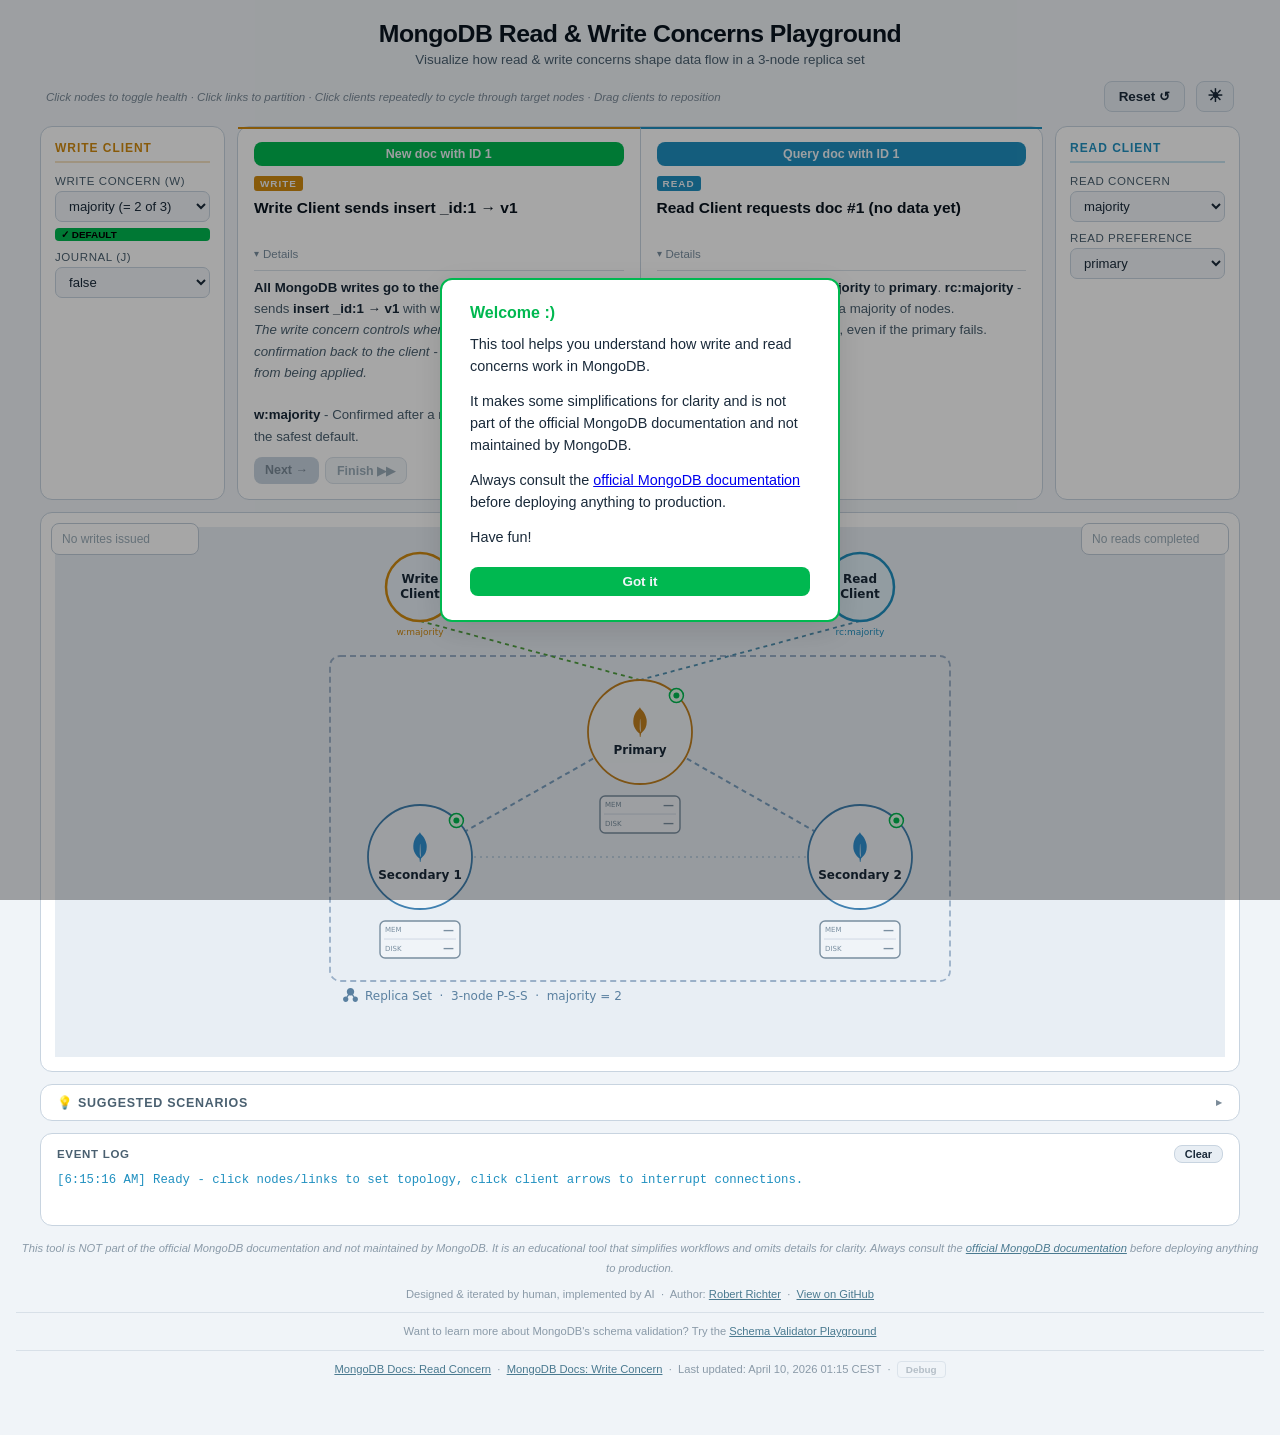
==== index.html @ c8b49f8d "Quality focused refactoring. See iterations 22 and 23" ====
<!DOCTYPE html>
<html lang="en">
<head>
  <meta charset="UTF-8" />
  <meta name="viewport" content="width=device-width, initial-scale=1.0" />
  <meta http-equiv="Cache-Control" content="no-cache, no-store, must-revalidate" />
  <meta http-equiv="Pragma" content="no-cache" />
  <meta http-equiv="Expires" content="0" />
  <title>MongoDB Read &amp; Write Concerns Playground</title>
  <link rel="stylesheet" href="css/style.css" />
  <script src="js/theme.js"></script>
</head>
<body>

<!-- Welcome popup (first visit only) -->
<div class="welcome-overlay" id="welcome-overlay">
  <div class="welcome-popup">
    <h2>Welcome :)</h2>
    <p>This tool helps you understand how write and read concerns work in MongoDB.</p>
    <p>It makes some simplifications for clarity and is not part of the official MongoDB documentation and not maintained by MongoDB.</p>
    <p>Always consult the <a href="https://www.mongodb.com/docs/manual/" target="_blank" rel="noopener">official MongoDB documentation</a> before deploying anything to production.</p>
    <p>Have fun!</p>
    <button id="btn-dismiss-welcome">Got it</button>
  </div>
</div>

<!-- Mobile hint popup -->
<div class="mobile-overlay" id="mobile-overlay">
  <div class="mobile-popup">
    <h2>Heads up</h2>
    <p>This tool is designed for tablets and desktops. On mobile devices, please use landscape mode for the best experience.</p>
    <button id="btn-dismiss-mobile">Got it</button>
  </div>
</div>

<header>
  <h1>MongoDB Read &amp; Write Concerns Playground </h1>
  <p class="subtitle">Visualize how read &amp; write concerns shape data flow in a 3-node replica set</p>
</header>

<!-- Topology hint + Reset -->
<div class="topo-bar" id="topo-bar">
  <span class="topo-hint" id="topo-hint">Click nodes to toggle health · Click links to partition · Click clients repeatedly to cycle through target nodes · Drag clients to reposition</span>
  <div style="display:flex;gap:5px">
    <button class="sec" id="btn-reset">Reset ↺</button>
    <button class="sec theme-toggle" id="btn-theme-toggle">☀</button>
  </div>
</div>

<!-- ═══ Top row: write config | step panels | read config ═══ -->
<div class="config-row">

  <!-- Left: Write concern config -->
  <div class="card config-panel write-config">
    <div class="config-header">Write Client</div>
    <div class="cg">
      <label for="sel-w">Write concern (w)</label>
      <select id="sel-w">
        <option value="0">0 - fire &amp; forget</option>
        <option value="1">1 - primary only</option>
        <option value="majority" selected>majority (= 2 of 3)</option>
        <option value="3">all (w:3)</option>
      </select>
      <span id="w-default-pill" class="config-badge config-badge-hidden"></span>
    </div>
    <div class="cg">
      <label for="sel-j">Journal (j)</label>
      <select id="sel-j">
        <option value="false" selected>false</option>
        <option value="true">true</option>
      </select>
    </div>
  </div>

  <!-- Center: Step panels -->
  <div class="card step-card" id="step-panels-card">
    <div class="step-panels">

      <div class="step-panel write-step-panel" id="write-step-panel">
        <div class="panel-start">
          <button id="btn-write-start">New doc with ID 1</button>
        </div>
        <div class="step-meta">
          <span class="step-label write-label">WRITE</span>
          <span class="step-badge" id="write-step-badge"></span>
          <div class="step-dots" id="write-progress-dots"></div>
        </div>
        <div class="phase-trail" id="write-phase-trail"></div>
        <div class="step-title" id="write-step-title"></div>
        <div class="step-explain" id="write-step-explain"><span class="step-panel-idle">Start a write to step through the replication flow.</span></div>
        <div class="step-actions">
          <button id="btn-write-next" disabled>Next →</button>
          <button class="sec" id="btn-write-finish" disabled>Finish ▶▶</button>
        </div>
      </div>

      <div class="step-panel read-step-panel" id="read-step-panel">
        <div class="panel-start">
          <button class="read-btn" id="btn-read-start">Query doc with ID 1</button>
          <div class="snapshot-actions" id="session-actions">
            <button class="read-btn" id="btn-read-session-start">Start session &amp; read</button>
            <button class="read-btn" id="btn-read-session-again">Read again</button>
            <button class="sec" id="btn-read-session-end">End session</button>
          </div>
        </div>
        <div class="step-meta">
          <span class="step-label read-label">READ</span>
          <span class="step-badge" id="read-step-badge"></span>
          <div class="step-dots" id="read-progress-dots"></div>
        </div>
        <div class="read-step-heading">
          <div class="step-title" id="read-step-title"></div>
          <span class="read-session-badge" id="read-session-badge" hidden></span>
        </div>
        <div class="step-explain" id="read-step-explain"><span class="step-panel-idle">Probe the replica set to observe read concern behaviour.</span></div>
        <div class="step-actions">
          <button class="read-btn" id="btn-read-next" disabled>Next →</button>
          <button class="sec" id="btn-read-finish" disabled>Finish ▶▶</button>
        </div>
      </div>

    </div>
  </div>

  <!-- Right: Read concern config -->
  <div class="card config-panel read-config">
    <div class="config-header">Read Client</div>
    <div class="cg">
      <label for="sel-rc">Read concern</label>
      <select id="sel-rc">
        <option value="local">local</option>
        <option value="available">available</option>
        <option value="majority" selected>majority</option>
        <option value="snapshot">snapshot</option>
        <option value="linearizable">linearizable</option>
      </select>
    </div>
    <div class="cg">
      <label for="sel-readpref">Read preference</label>
      <select id="sel-readpref">
        <option value="primary" selected>primary</option>
        <option value="primaryPreferred">primaryPreferred</option>
        <option value="secondary">secondary</option>
        <option value="secondaryPreferred">secondaryPreferred</option>
      </select>
    </div>
  </div>

</div><!-- /config-row -->

<!-- ═══ Full-width canvas — consistency status floats over it ═══ -->
<div class="card stage">
  <div class="consistency-overlay write-overlay" id="write-status">
    <div class="cb-dim">No writes issued</div>
  </div>
  <div class="consistency-overlay read-overlay" id="read-status">
    <div class="cb-dim">No reads completed</div>
  </div>
  <!-- Canvas-contextual election trigger — positioned via JS below the dead primary -->
  <button id="btn-canvas-election" class="canvas-election-btn">
    ⚡ Trigger Election
    <span class="raft-hint">ⓘ Raft consensus - hover for details</span>
  </button>
  <button id="btn-canvas-reset-ui" class="canvas-reset-ui-btn" title="Reset client positions">↺</button>
  <canvas id="canvas"
    role="img"
    aria-label="MongoDB 3-node replica set topology showing write client, read client, primary, and two secondaries with replication links">
  </canvas>
</div>

<div class="card scenarios-panel">
  <details id="scenarios-details">
    <summary class="scenarios-summary">💡 Suggested scenarios</summary>
    <div class="scenarios-list" id="scenarios-list"></div>
  </details>
</div>

<div class="card log-card log-panel">
  <div class="log-header">
    <h2>Event log</h2>
    <button class="sec log-clear-btn" id="btn-clear-log">Clear</button>
  </div>
  <div id="event-log"></div>
</div>

<footer>
  <div style="margin-bottom:6px;font-style:italic">
    This tool is NOT part of the official MongoDB documentation and not maintained by MongoDB.
    It is an educational tool that simplifies workflows and omits details for clarity. Always consult the
    <a href="https://www.mongodb.com/docs/manual/" target="_blank" rel="noopener">official MongoDB documentation</a>
    before deploying anything to production.
  </div>
  <div>
    Designed &amp; iterated by human, implemented by AI &nbsp;·&nbsp;
    Author: <a href="https://www.linkedin.com/in/robert-richter-27b46812b/" target="_blank" rel="noopener">Robert Richter</a>
    &nbsp;·&nbsp; <a href="https://github.com/robertrichtermongodb/mongodbtuneableconsistencyplayground" target="_blank" rel="noopener">View on GitHub</a>
  </div>
  <div style="margin-top:8px;padding-top:8px;border-top:1px solid var(--footerBorder)">
    Want to learn more about MongoDB's schema validation? Try the <a href="https://robertrichtermongodb.github.io/mongodbschemavalidationvisualizer/" target="_blank" rel="noopener">Schema Validator Playground</a>
  </div>
  <div style="margin-top:8px;padding-top:8px;border-top:1px solid var(--footerBorder)">
    <a href="https://www.mongodb.com/docs/manual/reference/read-concern/" target="_blank" rel="noopener">MongoDB Docs: Read Concern</a>
    &nbsp;·&nbsp;
    <a href="https://www.mongodb.com/docs/manual/reference/write-concern/" target="_blank" rel="noopener">MongoDB Docs: Write Concern</a>
    &nbsp;·&nbsp; Last updated: April 10, 2026 01:15 CEST
    &nbsp;·&nbsp; <button id="btn-debug">Debug</button>
  </div>
</footer>

<script src="js/state.js"></script>
<script src="js/logger.js"></script>
<script src="js/icons.js"></script>
<script src="js/texts.js"></script>
<script src="js/animation.js"></script>
<script src="js/draw.js"></script>
<script src="js/engine.js"></script>
<script src="js/write-machine.js"></script>
<script src="js/read-steps.js"></script>
<script src="js/election-steps.js"></script>
<script src="js/tooltips.js"></script>
<script src="js/app.js"></script>
</body>
</html>
---- css/style.css ----
*, *::before, *::after { box-sizing: border-box; margin: 0; padding: 0; }
body {
  font-family: -apple-system, BlinkMacSystemFont, 'Segoe UI', Roboto, sans-serif;
  background: var(--pageBg); color: var(--text);
  min-height: 100vh; display: flex; flex-direction: column;
  align-items: center; padding: 20px 16px 56px; gap: 12px;
}
header { text-align: center; }
h1 { font-size: 1.55rem; font-weight: 800; color: var(--textBright); letter-spacing: -0.02em; }
.subtitle { margin-top: 4px; font-size: 0.84rem; color: var(--textSecondary); }

.card {
  background: var(--cardBg); border: 1px solid var(--border); border-radius: 12px;
}

/* ── Topology hint bar ── */
.topo-bar {
  width: 100%; max-width: 1200px;
  display: flex; align-items: center; justify-content: space-between;
  padding: 2px 6px;
}
.topo-hint { font-size: 0.72rem; color: var(--textMuted); font-style: italic; }

/* ── Form elements ── */
.cg { display: flex; flex-direction: column; gap: 4px; }
.cg label { font-size: 0.72rem; color: var(--textSecondary); text-transform: uppercase; letter-spacing: 0.05em; }

select, input[type=number] {
  background: var(--inputBg); border: 1px solid var(--border); color: var(--text);
  border-radius: 7px; padding: 6px 9px; font-size: 0.82rem; cursor: pointer;
}
select:focus, input[type=number]:focus { outline: 2px solid var(--green); border-color: transparent; }

.config-badge { display: inline-block; font-size: 0.62rem; font-weight: 700; padding: 1px 6px; border-radius: 4px; margin-top: 2px; transition: opacity 0.2s; }
.config-badge-hidden { opacity: 0; pointer-events: none; }
.config-badge-warn { background: var(--amber); color: #000; opacity: 1; }
.config-badge-ok   { background: var(--green); color: #000; opacity: 1; }

.btn-group { display: flex; gap: 5px; }
button {
  background: var(--green); color: var(--pageBg); border: none;
  border-radius: 8px; padding: 7px 14px; font-size: 0.84rem; font-weight: 700;
  cursor: pointer; white-space: nowrap;
}
button:hover { background: var(--greenHover); }
button:disabled { background: var(--border); color: var(--textMuted); cursor: not-allowed; }
button:disabled:hover { background: var(--border); color: var(--textMuted); }
button.sec { background: var(--btnSecBg); color: var(--text); border: 1px solid var(--border); }
button.sec:hover:not(:disabled) { background: var(--border); }
button.sec:disabled { background: var(--btnSecDisBg); color: var(--textDim); border-color: var(--btnSecDisBrd); }
button.sec.on { background: var(--btnSecOnBg); border-color: var(--green); color: var(--green); }
button.read-btn { background: var(--blue); color: var(--pageBg); }
button.read-btn:hover:not(:disabled) { background: var(--blueHover); }
button.read-btn:disabled { background: var(--border); color: var(--textMuted); }

/* ── Theme toggle ── */
.theme-toggle { font-size: 1.1rem; padding: 5px 10px; line-height: 1; margin-left: 6px; }

/* ── Config row: write config | step panels | read config ── */
.config-row {
  display: flex; gap: 12px;
  width: 100%; max-width: 1200px;
  align-items: stretch;
}
.config-panel {
  width: 185px; flex-shrink: 0;
  padding: 14px; display: flex; flex-direction: column; gap: 10px;
}
.config-panel select { width: 100%; }
.config-header {
  font-size: 0.75rem; font-weight: 800;
  text-transform: uppercase; letter-spacing: 0.08em;
  padding-bottom: 6px; margin-bottom: 2px;
}
.write-config .config-header { color: var(--amber); border-bottom: 2px solid var(--amberAlpha40); }
.read-config  .config-header { color: var(--blue);  border-bottom: 2px solid var(--blueAlpha40); }
.step-card { flex: 1; }

/* ── Stage (full-width canvas row) ── */
.stage { padding: 14px; position: relative; width: 100%; max-width: 1200px; }
#canvas { display: block; width: 100%; height: 530px; }

/* ── Consistency overlays (float over canvas near client icons) ── */
.consistency-overlay {
  position: absolute; top: 10px; width: 148px;
  background: var(--overlayBg); border: 1px solid var(--borderMuted);
  border-radius: 8px; padding: 8px 10px; z-index: 2; pointer-events: none;
}
.write-overlay { left: 10px; }
.read-overlay  { right: 10px; }
.cb-dim    { color: var(--textDim); font-size: 0.75rem; }
.cb-label  { font-size: 0.67rem; color: var(--textSecondary); font-weight: 700; text-transform: uppercase; letter-spacing: 0.04em; margin-bottom: 3px; }
.cb-status { font-size: 0.82rem; font-weight: 700; margin-bottom: 3px; }
.cb-ok     { color: var(--green); }
.cb-warn   { color: var(--amber); }
.cb-error  { color: var(--red); }
.cb-detail { font-size: 0.70rem; color: var(--textTertiary); line-height: 1.45; }
.cb-default-note { font-size: 0.68rem; color: var(--blue); line-height: 1.45; margin-top: 5px; padding-top: 5px; border-top: 1px dashed var(--border); }

/* ── Step panels ── */
.panel-start { margin-bottom: 10px; }
.panel-start button { width: 100%; padding: 5px 11px; font-size: 0.78rem; }
.snapshot-actions { display: none; gap: 6px; flex-wrap: wrap; }
.snapshot-actions button { flex: 1; min-width: 110px; }
.snapshot-actions #btn-read-session-start { min-width: 140px; }
.snapshot-actions #btn-read-session-again,
.snapshot-actions #btn-read-session-end { min-width: 105px; }
.step-card { display: block; }
.step-panels { display: flex; }
.step-panel { flex: 1; padding: 13px 16px 15px; }
.step-actions button { padding: 5px 11px; font-size: 0.78rem; }
.step-panel-idle { color: var(--textDim); font-size: 0.82rem; font-style: italic; }
.step-panel + .step-panel { border-left: 1px solid var(--border); }
.write-step-panel { border-top: 2px solid var(--amber); }
.read-step-panel  { border-top: 2px solid var(--blue); }

/* Write panel repurposed for election steps */
.write-step-panel.election-mode { border-top-color: var(--purple); }
.write-step-panel.election-mode .step-label { background: var(--purple) !important; }
.write-step-panel.election-mode .panel-start { display: none; }

.step-meta { display: flex; align-items: center; gap: 8px; margin-bottom: 7px; flex-wrap: wrap; }
.step-label { font-size: 0.62rem; font-weight: 800; letter-spacing: 0.1em; padding: 2px 6px; border-radius: 3px; flex-shrink: 0; }
.write-label { background: var(--amber); color: var(--pageBg); }
.read-label  { background: var(--blue); color: var(--pageBg); }
.step-badge { font-size: 0.7rem; font-weight: 700; text-transform: uppercase; letter-spacing: 0.07em; color: var(--textSecondary); }
.step-dots { display: flex; gap: 5px; }
.step-dot { width: 7px; height: 7px; border-radius: 50%; background: var(--border); transition: background .2s; }
.step-dot.done    { background: var(--green); }
.step-dot.current { background: var(--amber); }
.read-step-heading { display: flex; align-items: flex-start; gap: 10px; margin-bottom: 4px; flex-wrap: wrap; }
.read-step-heading .step-title { flex: 1; min-width: 12ch; margin-bottom: 0; }
.read-session-badge {
  flex-shrink: 0;
  font-size: 0.58rem;
  font-weight: 800;
  letter-spacing: 0.12em;
  color: var(--amber);
  background: var(--amberDarkBg);
  border: 1px solid var(--amber);
  border-radius: 4px;
  padding: 4px 7px;
  line-height: 1.15;
  white-space: nowrap;
  margin-top: 1px;
}
.step-title { font-size: 0.97rem; font-weight: 700; color: var(--textBright); margin-bottom: 4px; min-height: 2.6em; line-height: 1.3; }
.step-explain { font-size: 0.83rem; color: var(--textSecondary); line-height: 1.6; }
.step-explain strong { color: var(--text); }
.step-actions { display: flex; gap: 6px; margin-top: 10px; }

/* ── Phase trail (write progress breadcrumb) ── */
.phase-trail { display: flex; align-items: center; gap: 0; margin-bottom: 8px; flex-wrap: wrap; min-height: 22px; }
.phase-trail:empty { display: none; }
.phase-pill {
  display: inline-flex; align-items: center; gap: 4px;
  font-size: 0.68rem; font-weight: 600; letter-spacing: 0.02em;
  padding: 2px 8px; border-radius: 10px;
  white-space: nowrap; transition: all 0.25s ease;
}
.phase-pill.done    { color: var(--green); background: var(--greenPillBg); }
.phase-pill.active  { color: var(--amber); background: var(--amberPillBg); }
.phase-pill.pending { color: var(--textDim); background: transparent; }
.phase-pill.error   { color: var(--red); background: var(--redPillBg); }

.phase-pill .phase-icon { font-size: 0.6rem; line-height: 1; }
.phase-pill.active .phase-icon { animation: phase-pulse 1.4s ease-in-out infinite; }

.phase-sep { color: var(--phaseSep); font-size: 0.55rem; padding: 0 2px; user-select: none; }

@keyframes phase-pulse {
  0%, 100% { opacity: 1; }
  50% { opacity: 0.4; }
}

/* ── Collapsible step details ── */
.step-details { margin-top: 2px; }
.step-details-toggle {
  display: inline-flex; align-items: center; gap: 4px;
  font-size: 0.72rem; color: var(--textDimmer); cursor: pointer;
  list-style: none; user-select: none;
}
.step-details-toggle::-webkit-details-marker { display: none; }
.step-details-toggle::before { content: '▸ '; font-size: 0.65rem; }
details[open] .step-details-toggle::before { content: '▾ '; }
.step-explain-body { margin-top: 6px; padding-top: 6px; border-top: 1px solid var(--borderSubtle); min-height: 135px; }
.default-safety { display: block; margin-top: 6px; padding-top: 5px; border-top: 1px dashed var(--border); color: var(--blue); font-style: normal; font-size: 0.78em; }
.cap-label { display: inline-block; font-size: 0.82em; font-weight: 600; color: var(--green); cursor: help; border-bottom: 1px dashed var(--green); }
.cap-label-warn { color: var(--amber); border-bottom-color: var(--amber); }

/* ── Canvas election button (absolute overlay on canvas stage) ── */
.canvas-election-btn {
  position: absolute;
  display: none;
  background: var(--purpleDarkBg);
  border: 1.5px solid var(--purple);
  color: var(--purpleLt);
  border-radius: 8px;
  padding: 5px 14px 6px;
  font-size: 0.8rem;
  font-weight: 700;
  cursor: pointer;
  transform: translateX(-50%);
  z-index: 10;
  white-space: nowrap;
  line-height: 1.3;
}
.canvas-election-btn:hover { background: var(--purpleHoverBg); border-color: var(--purpleLt); color: var(--purpleLtHov); }
.canvas-election-btn .raft-hint {
  display: block;
  font-size: 0.6rem;
  font-weight: 400;
  color: var(--purpleHint);
  text-align: center;
  margin-top: 1px;
}
.canvas-election-btn.canvas-election-info,
.canvas-election-btn.canvas-election-info:hover {
  max-width: 160px;
  white-space: normal;
  text-align: center;
  opacity: 0.75;
  cursor: default;
  font-style: italic;
  pointer-events: none;
}
.canvas-reset-ui-btn {
  position: absolute; bottom: 8px; right: 8px; z-index: 10;
  display: none; width: 28px; height: 28px;
  background: var(--cardBg, #1a1a2e); border: 1px solid var(--borderMuted, #333);
  border-radius: 6px; color: var(--textSecondary, #888);
  font-size: 16px; line-height: 1; cursor: pointer; padding: 0;
}
.canvas-reset-ui-btn:hover { color: var(--text, #eee); border-color: var(--blue, #5af); }

/* ── Log ── */
.log-card { width: 100%; max-width: 1200px; }
.log-panel { padding: 11px 16px; }
.log-header { display: flex; align-items: center; justify-content: space-between; margin-bottom: 7px; }
.log-header h2 { font-size: 0.72rem; text-transform: uppercase; letter-spacing: .06em; color: var(--textSecondary); }
.log-clear-btn { padding: 2px 10px; font-size: 0.68rem; }
#event-log { font-family: 'SF Mono','Fira Code',monospace; font-size: 0.77rem; line-height: 1.65; color: var(--textSecondary); min-height: 44px; max-height: 120px; overflow-y: auto; }
#event-log .ok   { color: var(--green); }
#event-log .warn { color: var(--amber); }
#event-log .err  { color: var(--red); }
#event-log .info { color: var(--blue); }
#event-log .log-step { line-height: 1.4; }
#event-log .log-details summary { cursor: pointer; list-style: none; }
#event-log .log-details summary::-webkit-details-marker { display: none; }
#event-log .log-details summary::marker { display: none; content: ''; }
#event-log .log-details[open] summary { margin-bottom: 3px; }
#event-log .log-explain { font-family: -apple-system, BlinkMacSystemFont, 'Segoe UI', Roboto, sans-serif; font-size: 0.72rem; line-height: 1.5; color: var(--textSecondary); padding: 4px 0 6px 16px; border-left: 2px solid var(--border); margin-left: 2px; opacity: 0.85; }

/* ── W.I.P. header badge ── */
.wip-badge {
  font-size: 0.55rem; font-weight: 800; letter-spacing: 0.08em;
  color: var(--amber); border: 1.5px solid var(--amber);
  border-radius: 5px; padding: 2px 7px; vertical-align: middle;
  margin-left: 6px;
}

/* ── Welcome popup (first visit) ── */
.welcome-overlay {
  position: fixed; inset: 0; background: var(--popupScrim);
  display: flex; align-items: center; justify-content: center;
  z-index: 10001; opacity: 0; visibility: hidden; transition: opacity .2s, visibility .2s;
}
.welcome-overlay.visible { opacity: 1; visibility: visible; }
.welcome-popup {
  background: var(--popupBg); border: 2px solid var(--green);
  border-radius: 12px; padding: 24px 28px; max-width: 400px;
  box-shadow: var(--popupShadow);
}
.welcome-popup h2 { color: var(--green); font-size: 1rem; margin-bottom: 12px; }
.welcome-popup p { color: var(--text); font-size: 0.9rem; line-height: 1.5; margin-bottom: 14px; }
.welcome-popup p:last-of-type { margin-bottom: 18px; }
.welcome-popup button { width: 100%; }

/* ── Mobile hint popup ── */
.mobile-overlay {
  position: fixed; inset: 0; background: var(--popupScrim);
  display: flex; align-items: center; justify-content: center;
  z-index: 10000; opacity: 0; visibility: hidden; transition: opacity .2s, visibility .2s;
}
.mobile-overlay.visible { opacity: 1; visibility: visible; }
.mobile-popup {
  background: var(--popupBg); border: 2px solid var(--amber);
  border-radius: 12px; padding: 24px 28px; max-width: 360px;
  box-shadow: var(--popupShadow);
}
.mobile-popup h2 { color: var(--amber); font-size: 1rem; margin-bottom: 12px; }
.mobile-popup p { color: var(--text); font-size: 0.9rem; line-height: 1.5; margin-bottom: 18px; }
.mobile-popup button { width: 100%; }



/* ── Custom tooltip ── */
.tip {
  position: fixed;
  z-index: 10000;
  max-width: 340px;
  padding: 10px 14px;
  border-radius: 8px;
  background: var(--cardBg);
  border: 1px solid var(--border);
  box-shadow: 0 6px 24px rgba(0,0,0,0.35);
  pointer-events: none;
  opacity: 0;
  visibility: hidden;
  transition: opacity 0.15s ease, visibility 0.15s ease;
  font-size: 0.78rem;
  line-height: 1.55;
  color: var(--textSecondary);
}
.tip.visible { opacity: 1; visibility: visible; }
.tip-title {
  font-weight: 700;
  color: var(--textBright);
  font-size: 0.8rem;
  margin-bottom: 4px;
}
.tip-body { color: var(--textSecondary); }
.tip-arrow {
  position: absolute;
  width: 10px; height: 10px;
  background: var(--cardBg);
  border-right: 1px solid var(--border);
  border-bottom: 1px solid var(--border);
  transform: rotate(45deg);
  bottom: -6px;
  left: 50%;
  margin-left: -5px;
}
.tip.below .tip-arrow {
  top: -6px; bottom: auto;
  border-right: none; border-bottom: none;
  border-left: 1px solid var(--border);
  border-top: 1px solid var(--border);
}

/* ── Scenarios panel ─────────────────────────────────── */
.scenarios-panel { width: 100%; max-width: 1200px; }
.scenarios-summary {
  display: flex; align-items: center; gap: 8px;
  padding: 10px 16px; cursor: pointer;
  font-size: 0.78rem; font-weight: 700; color: var(--textSecondary);
  text-transform: uppercase; letter-spacing: 0.06em;
  user-select: none; list-style: none;
}
.scenarios-summary::-webkit-details-marker { display: none; }
.scenarios-summary::after { content: '▸'; font-size: 0.7rem; margin-left: auto; color: var(--textMuted); transition: transform 0.2s; }
details[open] .scenarios-summary::after { transform: rotate(90deg); }
.scenarios-summary:hover { color: var(--textBright); }
.scenarios-list { padding: 0 12px 14px; }
.scenario-group-hdr { padding: 10px 4px 4px; }
.scenario-group-title { font-size: 0.92rem; font-weight: 700; color: var(--textBright); }
.scenario-group-sub  { font-size: 0.68rem; color: var(--textMuted); margin-top: 1px; }
.scenario-grid {
  display: grid;
  grid-template-columns: repeat(auto-fill, minmax(240px, 1fr));
  gap: 8px; padding: 6px 0;
}
.scenario-item {
  background: var(--inputBg); border: 1px solid var(--border); border-radius: 8px;
  padding: 10px 12px; display: flex; flex-direction: column; gap: 5px;
}
.scenario-name { font-size: 0.78rem; font-weight: 700; color: var(--textBright); }
.scenario-what { font-size: 0.72rem; color: var(--textSecondary); line-height: 1.5; flex: 1; }
.scenario-what strong { color: var(--textBright); }
.scenario-next { font-size: 0.7rem; color: var(--textMuted); line-height: 1.55; padding: 6px 0 2px; border-top: 1px solid var(--border); margin-top: 4px; }
.scenario-next em { color: var(--textSecondary); font-style: normal; }
.scenario-btn  { margin-top: 6px; padding: 4px 10px; font-size: 0.72rem; align-self: flex-start; }

/* ── Debug overlay ───────────────────────────────────── */
#dbg-overlay { position: absolute; top: 0; left: 0; width: 0; height: 0; z-index: 9999; pointer-events: none; }
.dbg-badge {
  position: absolute; z-index: 9999;
  background: #ff00cc; color: #fff; font: bold 9px monospace;
  padding: 1px 4px; border-radius: 3px; pointer-events: none;
  white-space: nowrap; line-height: 1.2;
}
#btn-debug {
  background: none; border: 1px solid var(--border); color: var(--textMuted);
  font-size: 0.62rem; padding: 2px 8px; border-radius: 4px; cursor: pointer;
  opacity: 0.5; transition: opacity 0.2s;
}
#btn-debug:hover { opacity: 1; }
.debug-labels #btn-debug { opacity: 1; color: #ff00cc; border-color: #ff00cc; }

/* ── Footer ──────────────────────────────────────────── */
footer { font-size: 0.7rem; color: var(--footerText); text-align: center; line-height: 1.8; }
footer a { color: var(--footerLink); text-decoration: underline; }
footer a:hover { color: var(--footerLinkHov); }
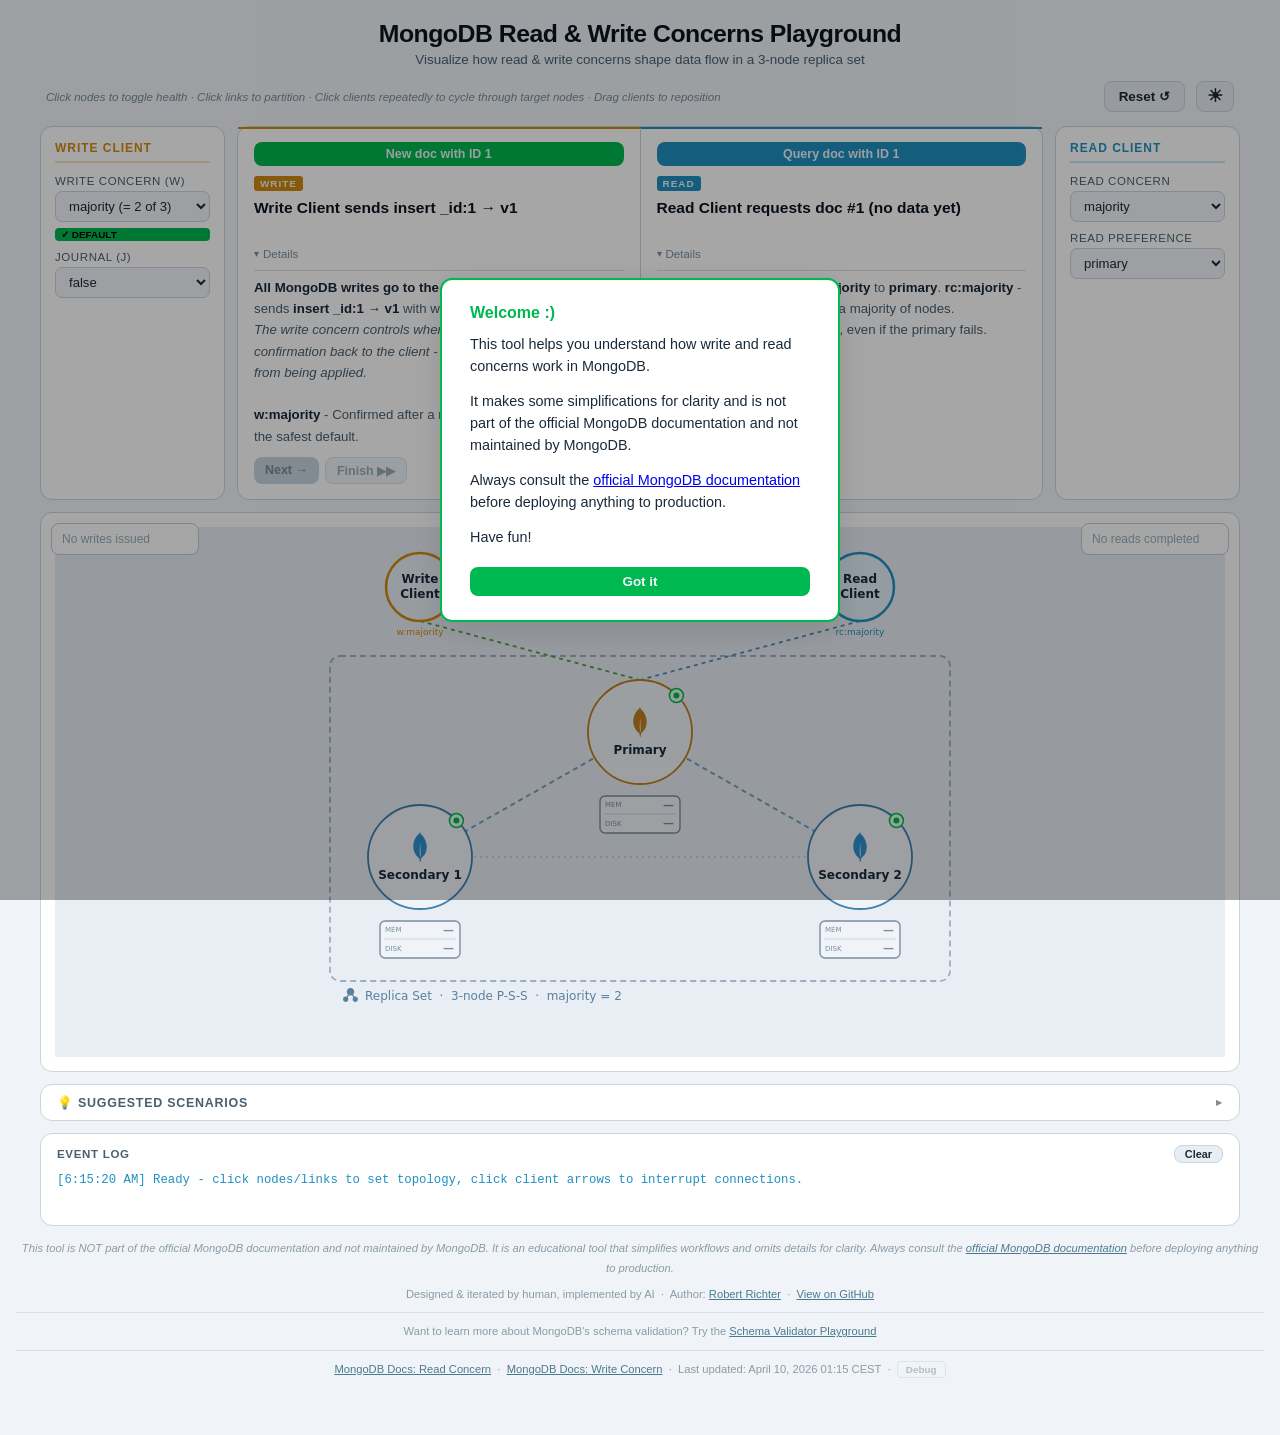
==== commit ea1784ed: "Fixed caching issue with JS files" ====
--- a/index.html
+++ b/index.html
@@ -7,8 +7,8 @@
   <meta http-equiv="Pragma" content="no-cache" />
   <meta http-equiv="Expires" content="0" />
   <title>MongoDB Read &amp; Write Concerns Playground</title>
-  <link rel="stylesheet" href="css/style.css" />
-  <script src="js/theme.js"></script>
+  <link rel="stylesheet" href="css/style.css?v=23" />
+  <script src="js/theme.js?v=23"></script>
 </head>
 <body>
 
@@ -207,17 +207,17 @@
   </div>
 </footer>
 
-<script src="js/state.js"></script>
-<script src="js/logger.js"></script>
-<script src="js/icons.js"></script>
-<script src="js/texts.js"></script>
-<script src="js/animation.js"></script>
-<script src="js/draw.js"></script>
-<script src="js/engine.js"></script>
-<script src="js/write-machine.js"></script>
-<script src="js/read-steps.js"></script>
-<script src="js/election-steps.js"></script>
-<script src="js/tooltips.js"></script>
-<script src="js/app.js"></script>
+<script src="js/state.js?v=23"></script>
+<script src="js/logger.js?v=23"></script>
+<script src="js/icons.js?v=23"></script>
+<script src="js/texts.js?v=23"></script>
+<script src="js/animation.js?v=23"></script>
+<script src="js/draw.js?v=23"></script>
+<script src="js/engine.js?v=23"></script>
+<script src="js/write-machine.js?v=23"></script>
+<script src="js/read-steps.js?v=23"></script>
+<script src="js/election-steps.js?v=23"></script>
+<script src="js/tooltips.js?v=23"></script>
+<script src="js/app.js?v=23"></script>
 </body>
 </html>
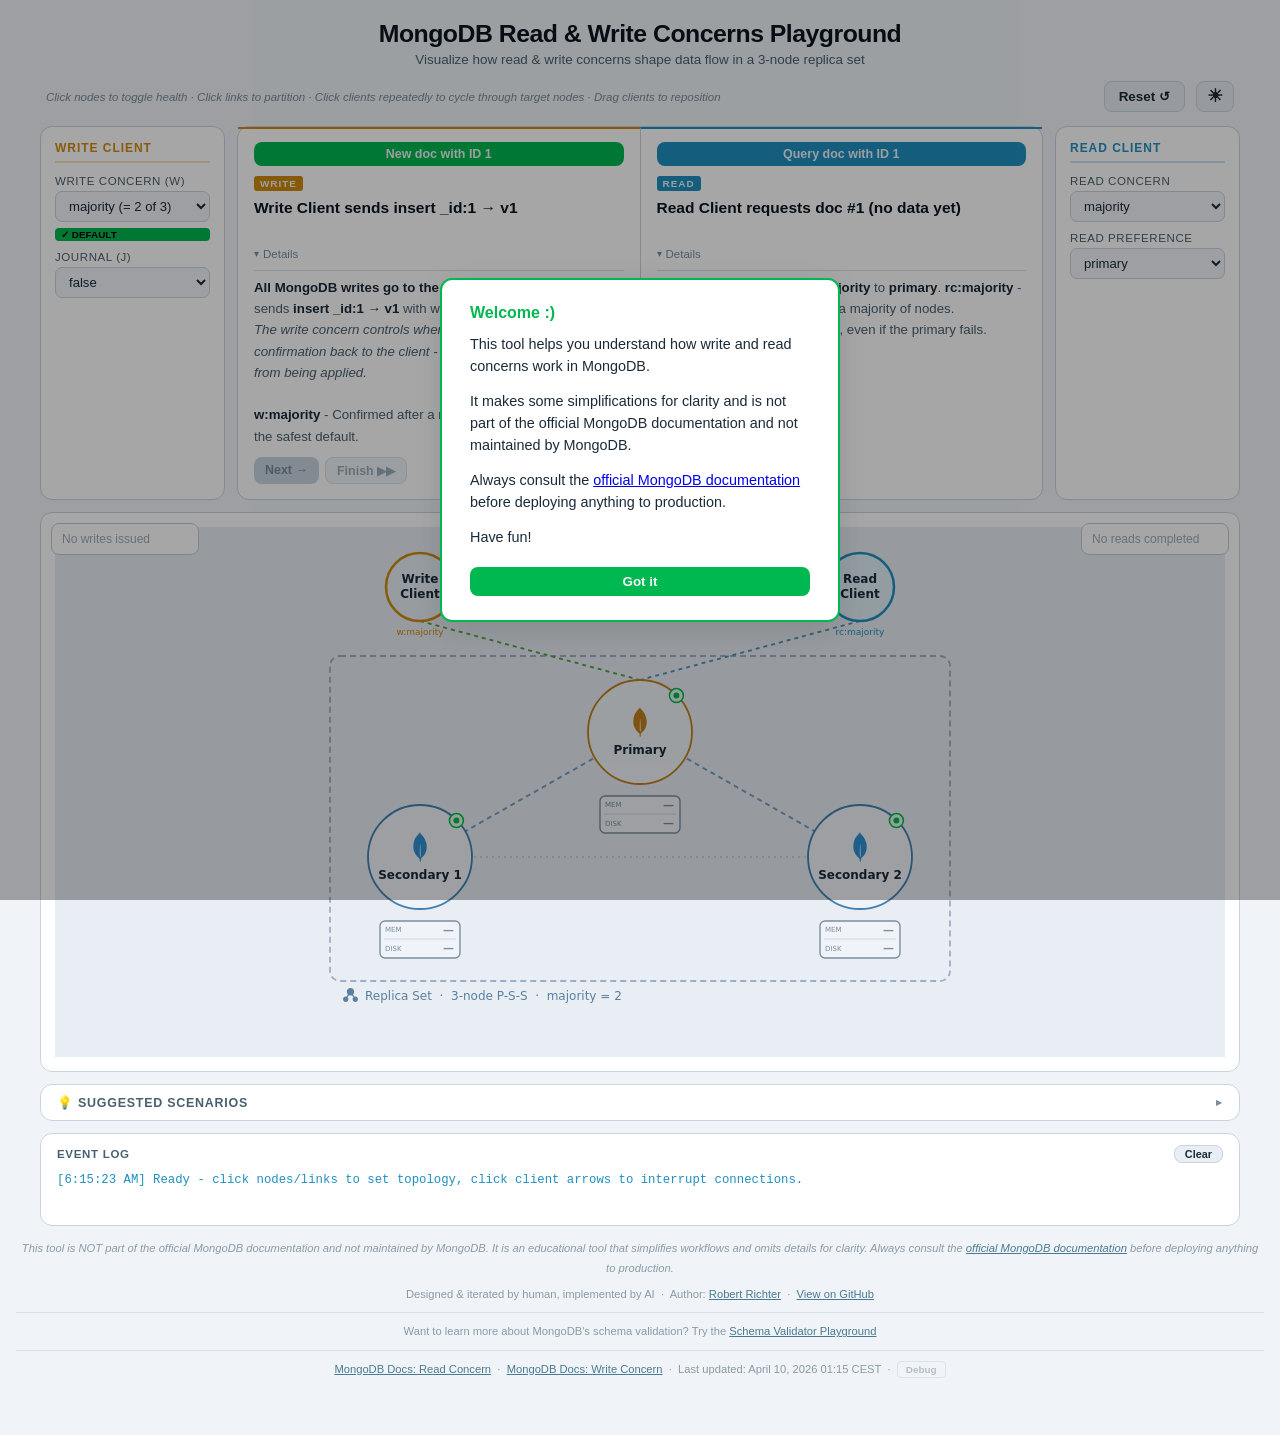
==== commit 25f9f3ae: "Break cache issue" ====
--- a/index.html
+++ b/index.html
@@ -217,7 +217,7 @@
 <script src="js/write-machine.js?v=23"></script>
 <script src="js/read-steps.js?v=23"></script>
 <script src="js/election-steps.js?v=23"></script>
-<script src="js/tooltips.js?v=23"></script>
+<script src="js/tooltips.js?v=24"></script>
 <script src="js/app.js?v=23"></script>
 </body>
 </html>
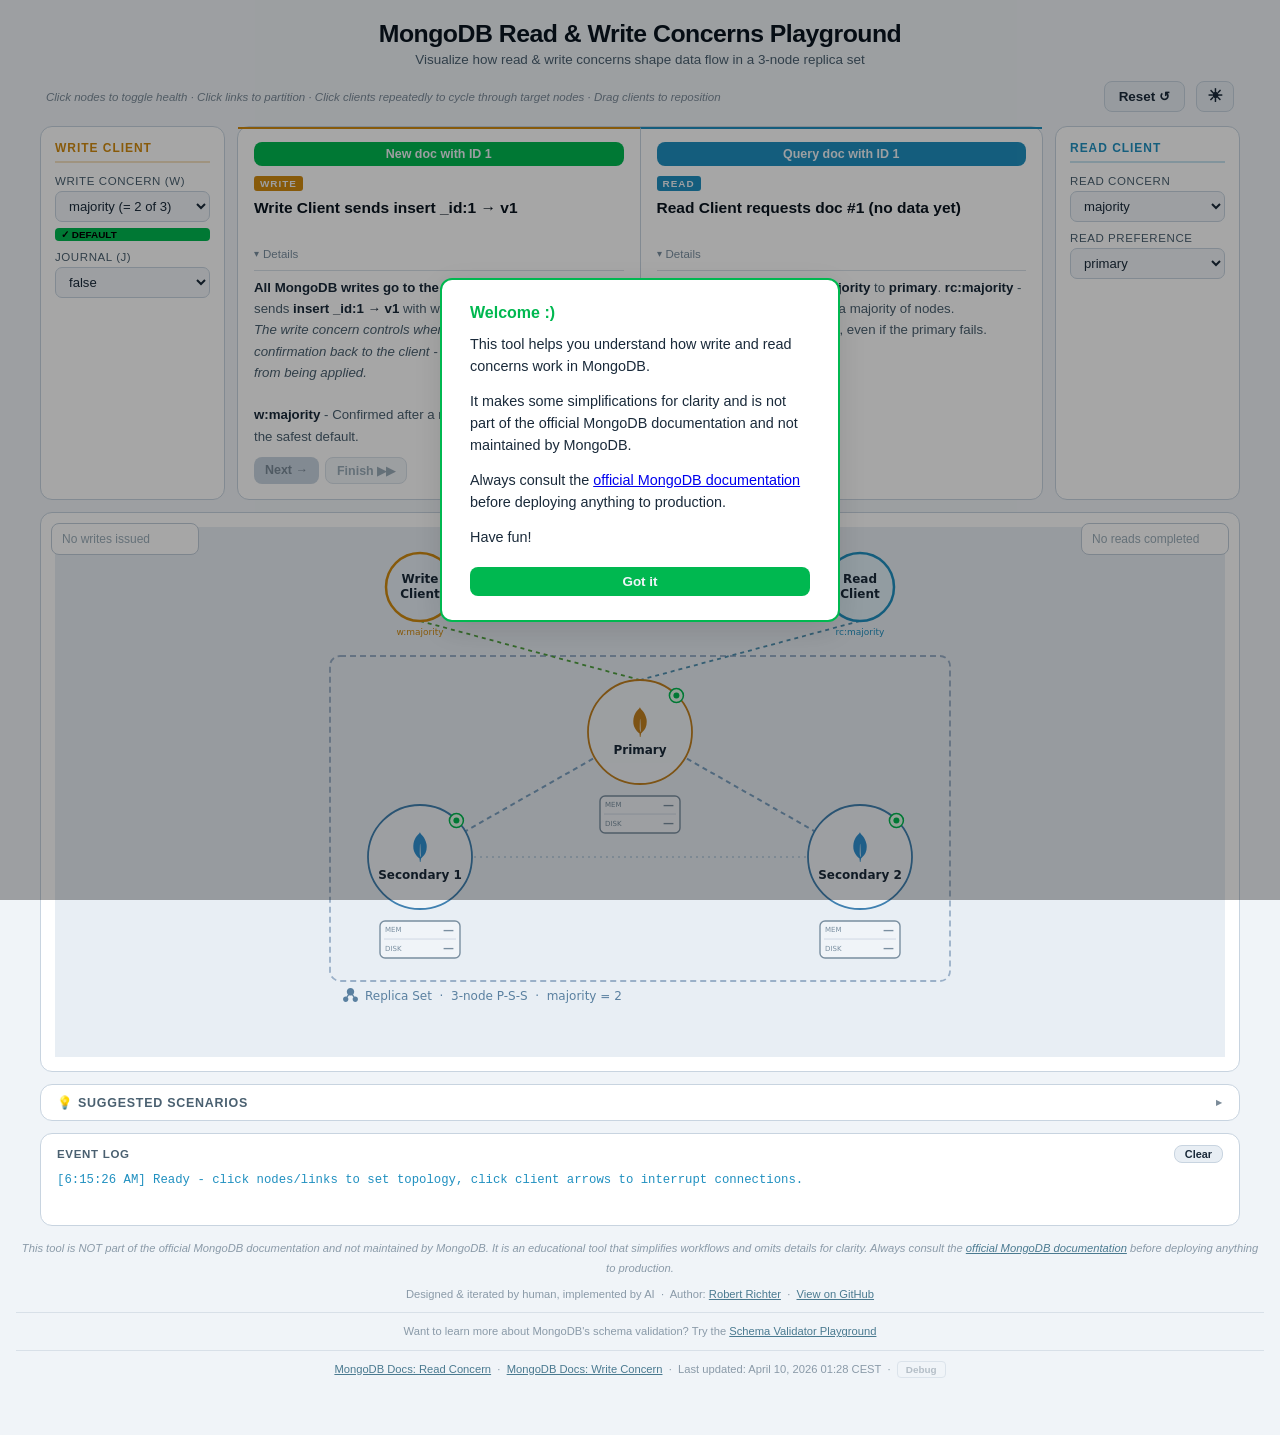
==== commit 6a0c9ebb: "see iteration 24 log" ====
--- a/index.html
+++ b/index.html
@@ -7,8 +7,8 @@
   <meta http-equiv="Pragma" content="no-cache" />
   <meta http-equiv="Expires" content="0" />
   <title>MongoDB Read &amp; Write Concerns Playground</title>
-  <link rel="stylesheet" href="css/style.css?v=23" />
-  <script src="js/theme.js?v=23"></script>
+  <link rel="stylesheet" href="css/style.css?v=28" />
+  <script src="js/theme.js?v=28"></script>
 </head>
 <body>
 
@@ -202,22 +202,22 @@
     <a href="https://www.mongodb.com/docs/manual/reference/read-concern/" target="_blank" rel="noopener">MongoDB Docs: Read Concern</a>
     &nbsp;·&nbsp;
     <a href="https://www.mongodb.com/docs/manual/reference/write-concern/" target="_blank" rel="noopener">MongoDB Docs: Write Concern</a>
-    &nbsp;·&nbsp; Last updated: April 10, 2026 01:15 CEST
+    &nbsp;·&nbsp; Last updated: April 10, 2026 01:28 CEST
     &nbsp;·&nbsp; <button id="btn-debug">Debug</button>
   </div>
 </footer>
 
-<script src="js/state.js?v=23"></script>
-<script src="js/logger.js?v=23"></script>
-<script src="js/icons.js?v=23"></script>
-<script src="js/texts.js?v=23"></script>
-<script src="js/animation.js?v=23"></script>
-<script src="js/draw.js?v=23"></script>
-<script src="js/engine.js?v=23"></script>
-<script src="js/write-machine.js?v=23"></script>
-<script src="js/read-steps.js?v=23"></script>
-<script src="js/election-steps.js?v=23"></script>
-<script src="js/tooltips.js?v=24"></script>
-<script src="js/app.js?v=23"></script>
+<script src="js/state.js?v=28"></script>
+<script src="js/logger.js?v=28"></script>
+<script src="js/icons.js?v=28"></script>
+<script src="js/texts.js?v=28"></script>
+<script src="js/animation.js?v=28"></script>
+<script src="js/draw.js?v=28"></script>
+<script src="js/engine.js?v=28"></script>
+<script src="js/write-machine.js?v=28"></script>
+<script src="js/read-steps.js?v=28"></script>
+<script src="js/election-steps.js?v=28"></script>
+<script src="js/tooltips.js?v=28"></script>
+<script src="js/app.js?v=28"></script>
 </body>
 </html>
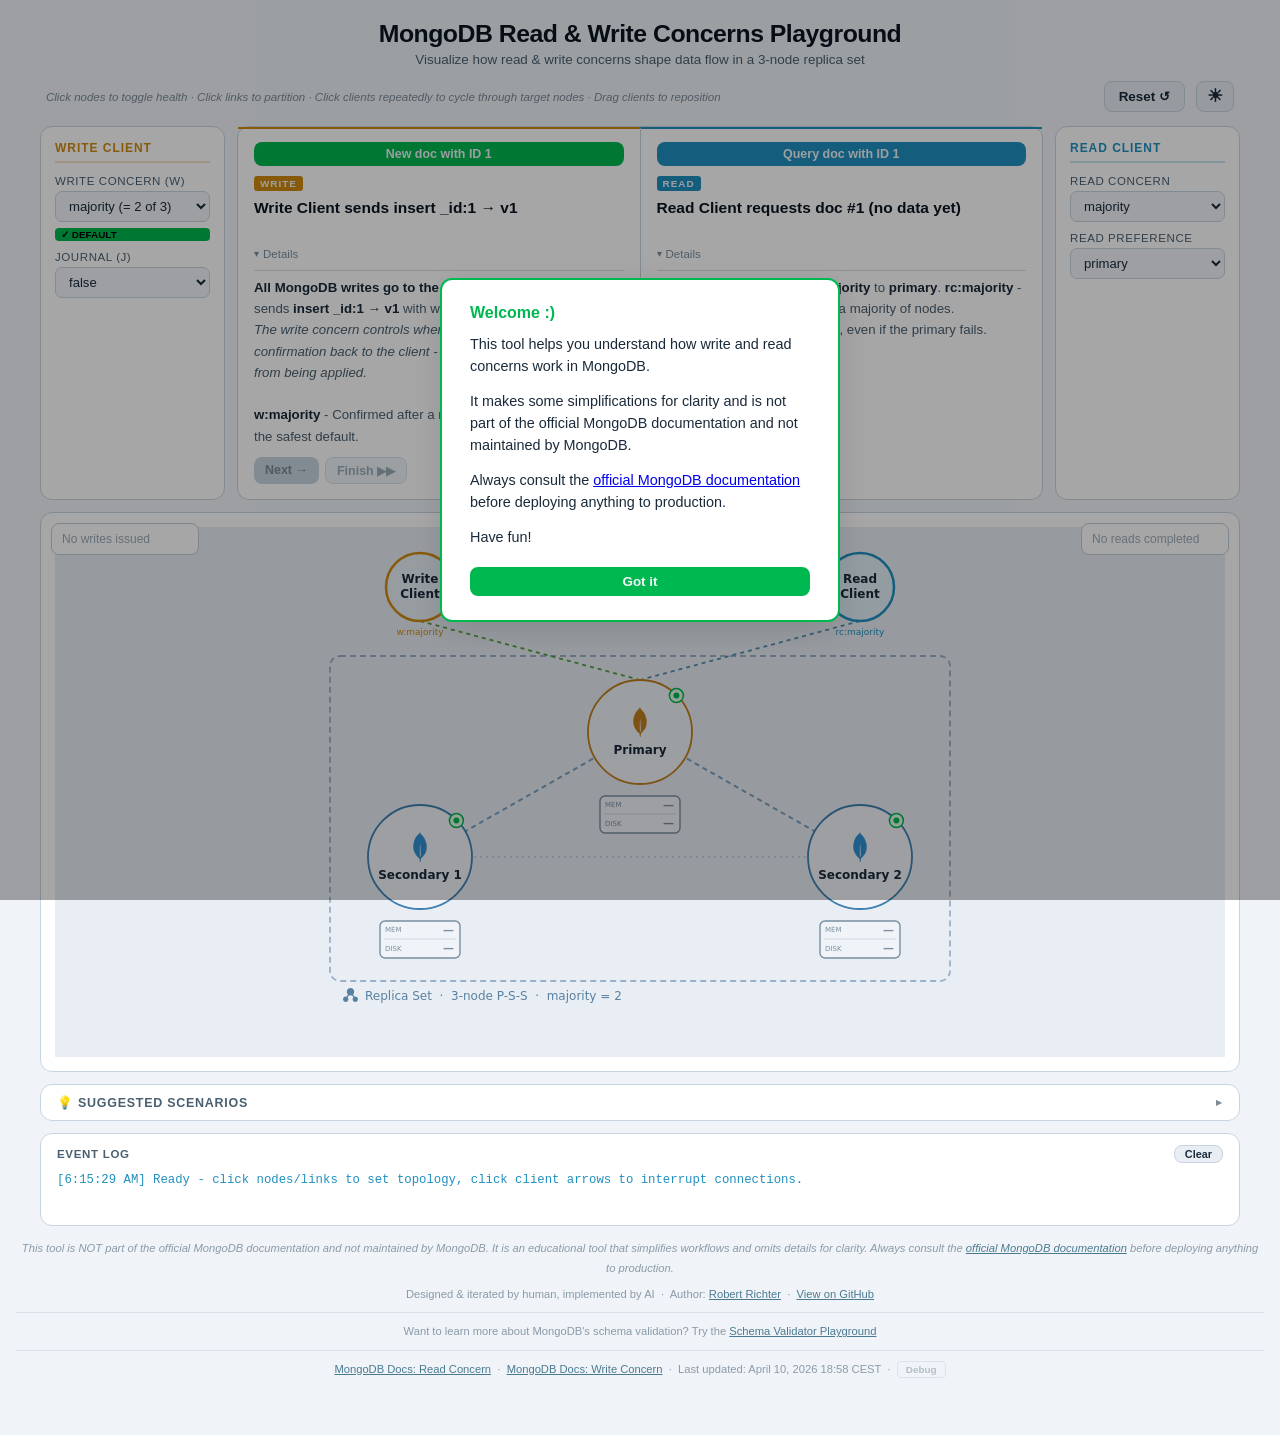
==== commit 55c33f7f: "Quality iteration 4 and 5" ====
--- a/index.html
+++ b/index.html
@@ -7,14 +7,14 @@
   <meta http-equiv="Pragma" content="no-cache" />
   <meta http-equiv="Expires" content="0" />
   <title>MongoDB Read &amp; Write Concerns Playground</title>
-  <link rel="stylesheet" href="css/style.css?v=28" />
-  <script src="js/theme.js?v=28"></script>
+  <link rel="stylesheet" href="css/style.css?v=30" />
+  <script src="js/theme.js?v=30"></script>
 </head>
 <body>
 
 <!-- Welcome popup (first visit only) -->
-<div class="welcome-overlay" id="welcome-overlay">
-  <div class="welcome-popup">
+<div class="modal-overlay welcome-overlay" id="welcome-overlay">
+  <div class="modal-box welcome-popup">
     <h2>Welcome :)</h2>
     <p>This tool helps you understand how write and read concerns work in MongoDB.</p>
     <p>It makes some simplifications for clarity and is not part of the official MongoDB documentation and not maintained by MongoDB.</p>
@@ -25,8 +25,8 @@
 </div>
 
 <!-- Mobile hint popup -->
-<div class="mobile-overlay" id="mobile-overlay">
-  <div class="mobile-popup">
+<div class="modal-overlay mobile-overlay" id="mobile-overlay">
+  <div class="modal-box mobile-popup">
     <h2>Heads up</h2>
     <p>This tool is designed for tablets and desktops. On mobile devices, please use landscape mode for the best experience.</p>
     <button id="btn-dismiss-mobile">Got it</button>
@@ -41,7 +41,7 @@
 <!-- Topology hint + Reset -->
 <div class="topo-bar" id="topo-bar">
   <span class="topo-hint" id="topo-hint">Click nodes to toggle health · Click links to partition · Click clients repeatedly to cycle through target nodes · Drag clients to reposition</span>
-  <div style="display:flex;gap:5px">
+  <div class="topo-actions">
     <button class="sec" id="btn-reset">Reset ↺</button>
     <button class="sec theme-toggle" id="btn-theme-toggle">☀</button>
   </div>
@@ -184,7 +184,7 @@
 </div>
 
 <footer>
-  <div style="margin-bottom:6px;font-style:italic">
+  <div class="footer-disclaimer">
     This tool is NOT part of the official MongoDB documentation and not maintained by MongoDB.
     It is an educational tool that simplifies workflows and omits details for clarity. Always consult the
     <a href="https://www.mongodb.com/docs/manual/" target="_blank" rel="noopener">official MongoDB documentation</a>
@@ -195,29 +195,29 @@
     Author: <a href="https://www.linkedin.com/in/robert-richter-27b46812b/" target="_blank" rel="noopener">Robert Richter</a>
     &nbsp;·&nbsp; <a href="https://github.com/robertrichtermongodb/mongodbtuneableconsistencyplayground" target="_blank" rel="noopener">View on GitHub</a>
   </div>
-  <div style="margin-top:8px;padding-top:8px;border-top:1px solid var(--footerBorder)">
+  <div class="footer-rule">
     Want to learn more about MongoDB's schema validation? Try the <a href="https://robertrichtermongodb.github.io/mongodbschemavalidationvisualizer/" target="_blank" rel="noopener">Schema Validator Playground</a>
   </div>
-  <div style="margin-top:8px;padding-top:8px;border-top:1px solid var(--footerBorder)">
+  <div class="footer-rule">
     <a href="https://www.mongodb.com/docs/manual/reference/read-concern/" target="_blank" rel="noopener">MongoDB Docs: Read Concern</a>
     &nbsp;·&nbsp;
     <a href="https://www.mongodb.com/docs/manual/reference/write-concern/" target="_blank" rel="noopener">MongoDB Docs: Write Concern</a>
-    &nbsp;·&nbsp; Last updated: April 10, 2026 01:28 CEST
+    &nbsp;·&nbsp; Last updated: April 10, 2026 18:58 CEST
     &nbsp;·&nbsp; <button id="btn-debug">Debug</button>
   </div>
 </footer>
 
-<script src="js/state.js?v=28"></script>
-<script src="js/logger.js?v=28"></script>
-<script src="js/icons.js?v=28"></script>
-<script src="js/texts.js?v=28"></script>
-<script src="js/animation.js?v=28"></script>
-<script src="js/draw.js?v=28"></script>
-<script src="js/engine.js?v=28"></script>
-<script src="js/write-machine.js?v=28"></script>
-<script src="js/read-steps.js?v=28"></script>
-<script src="js/election-steps.js?v=28"></script>
-<script src="js/tooltips.js?v=28"></script>
-<script src="js/app.js?v=28"></script>
+<script src="js/state.js?v=30"></script>
+<script src="js/logger.js?v=30"></script>
+<script src="js/icons.js?v=30"></script>
+<script src="js/texts.js?v=30"></script>
+<script src="js/animation.js?v=30"></script>
+<script src="js/draw.js?v=30"></script>
+<script src="js/engine.js?v=30"></script>
+<script src="js/write-machine.js?v=30"></script>
+<script src="js/read-steps.js?v=30"></script>
+<script src="js/election-steps.js?v=30"></script>
+<script src="js/tooltips.js?v=30"></script>
+<script src="js/app.js?v=30"></script>
 </body>
 </html>
--- a/css/style.css
+++ b/css/style.css
@@ -36,13 +36,13 @@
 .config-badge-warn { background: var(--amber); color: #000; opacity: 1; }
 .config-badge-ok   { background: var(--green); color: #000; opacity: 1; }
 
-.btn-group { display: flex; gap: 5px; }
 button {
   background: var(--green); color: var(--pageBg); border: none;
   border-radius: 8px; padding: 7px 14px; font-size: 0.84rem; font-weight: 700;
   cursor: pointer; white-space: nowrap;
 }
 button:hover { background: var(--greenHover); }
+button:focus-visible { outline: 2px solid var(--green); outline-offset: 2px; }
 button:disabled { background: var(--border); color: var(--textMuted); cursor: not-allowed; }
 button:disabled:hover { background: var(--border); color: var(--textMuted); }
 button.sec { background: var(--btnSecBg); color: var(--text); border: 1px solid var(--border); }
@@ -74,7 +74,7 @@
 }
 .write-config .config-header { color: var(--amber); border-bottom: 2px solid var(--amberAlpha40); }
 .read-config  .config-header { color: var(--blue);  border-bottom: 2px solid var(--blueAlpha40); }
-.step-card { flex: 1; }
+.step-card { flex: 1; display: block; }
 
 /* ── Stage (full-width canvas row) ── */
 .stage { padding: 14px; position: relative; width: 100%; max-width: 1200px; }
@@ -105,7 +105,6 @@
 .snapshot-actions #btn-read-session-start { min-width: 140px; }
 .snapshot-actions #btn-read-session-again,
 .snapshot-actions #btn-read-session-end { min-width: 105px; }
-.step-card { display: block; }
 .step-panels { display: flex; }
 .step-panel { flex: 1; padding: 13px 16px 15px; }
 .step-actions button { padding: 5px 11px; font-size: 0.78rem; }
@@ -116,7 +115,7 @@
 
 /* Write panel repurposed for election steps */
 .write-step-panel.election-mode { border-top-color: var(--purple); }
-.write-step-panel.election-mode .step-label { background: var(--purple) !important; }
+.write-step-panel.election-mode .step-label.write-label { background: var(--purple); }
 .write-step-panel.election-mode .panel-start { display: none; }
 
 .step-meta { display: flex; align-items: center; gap: 8px; margin-bottom: 7px; flex-wrap: wrap; }
@@ -172,6 +171,9 @@
   0%, 100% { opacity: 1; }
   50% { opacity: 0.4; }
 }
+@media (prefers-reduced-motion: reduce) {
+  .phase-pill.active .phase-icon { animation: none; }
+}
 
 /* ── Collapsible step details ── */
 .step-details { margin-top: 2px; }
@@ -251,46 +253,31 @@
 #event-log .log-details[open] summary { margin-bottom: 3px; }
 #event-log .log-explain { font-family: -apple-system, BlinkMacSystemFont, 'Segoe UI', Roboto, sans-serif; font-size: 0.72rem; line-height: 1.5; color: var(--textSecondary); padding: 4px 0 6px 16px; border-left: 2px solid var(--border); margin-left: 2px; opacity: 0.85; }
 
-/* ── W.I.P. header badge ── */
-.wip-badge {
-  font-size: 0.55rem; font-weight: 800; letter-spacing: 0.08em;
-  color: var(--amber); border: 1.5px solid var(--amber);
-  border-radius: 5px; padding: 2px 7px; vertical-align: middle;
-  margin-left: 6px;
-}
-
-/* ── Welcome popup (first visit) ── */
-.welcome-overlay {
+/* ── Popup overlays (shared base) ── */
+.modal-overlay {
   position: fixed; inset: 0; background: var(--popupScrim);
   display: flex; align-items: center; justify-content: center;
-  z-index: 10001; opacity: 0; visibility: hidden; transition: opacity .2s, visibility .2s;
-}
-.welcome-overlay.visible { opacity: 1; visibility: visible; }
-.welcome-popup {
-  background: var(--popupBg); border: 2px solid var(--green);
-  border-radius: 12px; padding: 24px 28px; max-width: 400px;
+  opacity: 0; visibility: hidden; transition: opacity .2s, visibility .2s;
+}
+.modal-overlay.visible { opacity: 1; visibility: visible; }
+.modal-box {
+  background: var(--popupBg); border-radius: 12px; padding: 24px 28px;
   box-shadow: var(--popupShadow);
 }
-.welcome-popup h2 { color: var(--green); font-size: 1rem; margin-bottom: 12px; }
-.welcome-popup p { color: var(--text); font-size: 0.9rem; line-height: 1.5; margin-bottom: 14px; }
-.welcome-popup p:last-of-type { margin-bottom: 18px; }
-.welcome-popup button { width: 100%; }
+.modal-box h2 { font-size: 1rem; margin-bottom: 12px; }
+.modal-box p { color: var(--text); font-size: 0.9rem; line-height: 1.5; margin-bottom: 14px; }
+.modal-box p:last-of-type { margin-bottom: 18px; }
+.modal-box button { width: 100%; }
+
+/* ── Welcome popup ── */
+.welcome-overlay { z-index: 10001; }
+.welcome-popup { border: 2px solid var(--green); max-width: 400px; }
+.welcome-popup h2 { color: var(--green); }
 
 /* ── Mobile hint popup ── */
-.mobile-overlay {
-  position: fixed; inset: 0; background: var(--popupScrim);
-  display: flex; align-items: center; justify-content: center;
-  z-index: 10000; opacity: 0; visibility: hidden; transition: opacity .2s, visibility .2s;
-}
-.mobile-overlay.visible { opacity: 1; visibility: visible; }
-.mobile-popup {
-  background: var(--popupBg); border: 2px solid var(--amber);
-  border-radius: 12px; padding: 24px 28px; max-width: 360px;
-  box-shadow: var(--popupShadow);
-}
-.mobile-popup h2 { color: var(--amber); font-size: 1rem; margin-bottom: 12px; }
-.mobile-popup p { color: var(--text); font-size: 0.9rem; line-height: 1.5; margin-bottom: 18px; }
-.mobile-popup button { width: 100%; }
+.mobile-overlay { z-index: 10000; }
+.mobile-popup { border: 2px solid var(--amber); max-width: 360px; }
+.mobile-popup h2 { color: var(--amber); }
 
 
 
@@ -391,3 +378,6 @@
 footer { font-size: 0.7rem; color: var(--footerText); text-align: center; line-height: 1.8; }
 footer a { color: var(--footerLink); text-decoration: underline; }
 footer a:hover { color: var(--footerLinkHov); }
+.footer-disclaimer { margin-bottom: 6px; font-style: italic; }
+.footer-rule { margin-top: 8px; padding-top: 8px; border-top: 1px solid var(--footerBorder); }
+.topo-actions { display: flex; gap: 5px; }
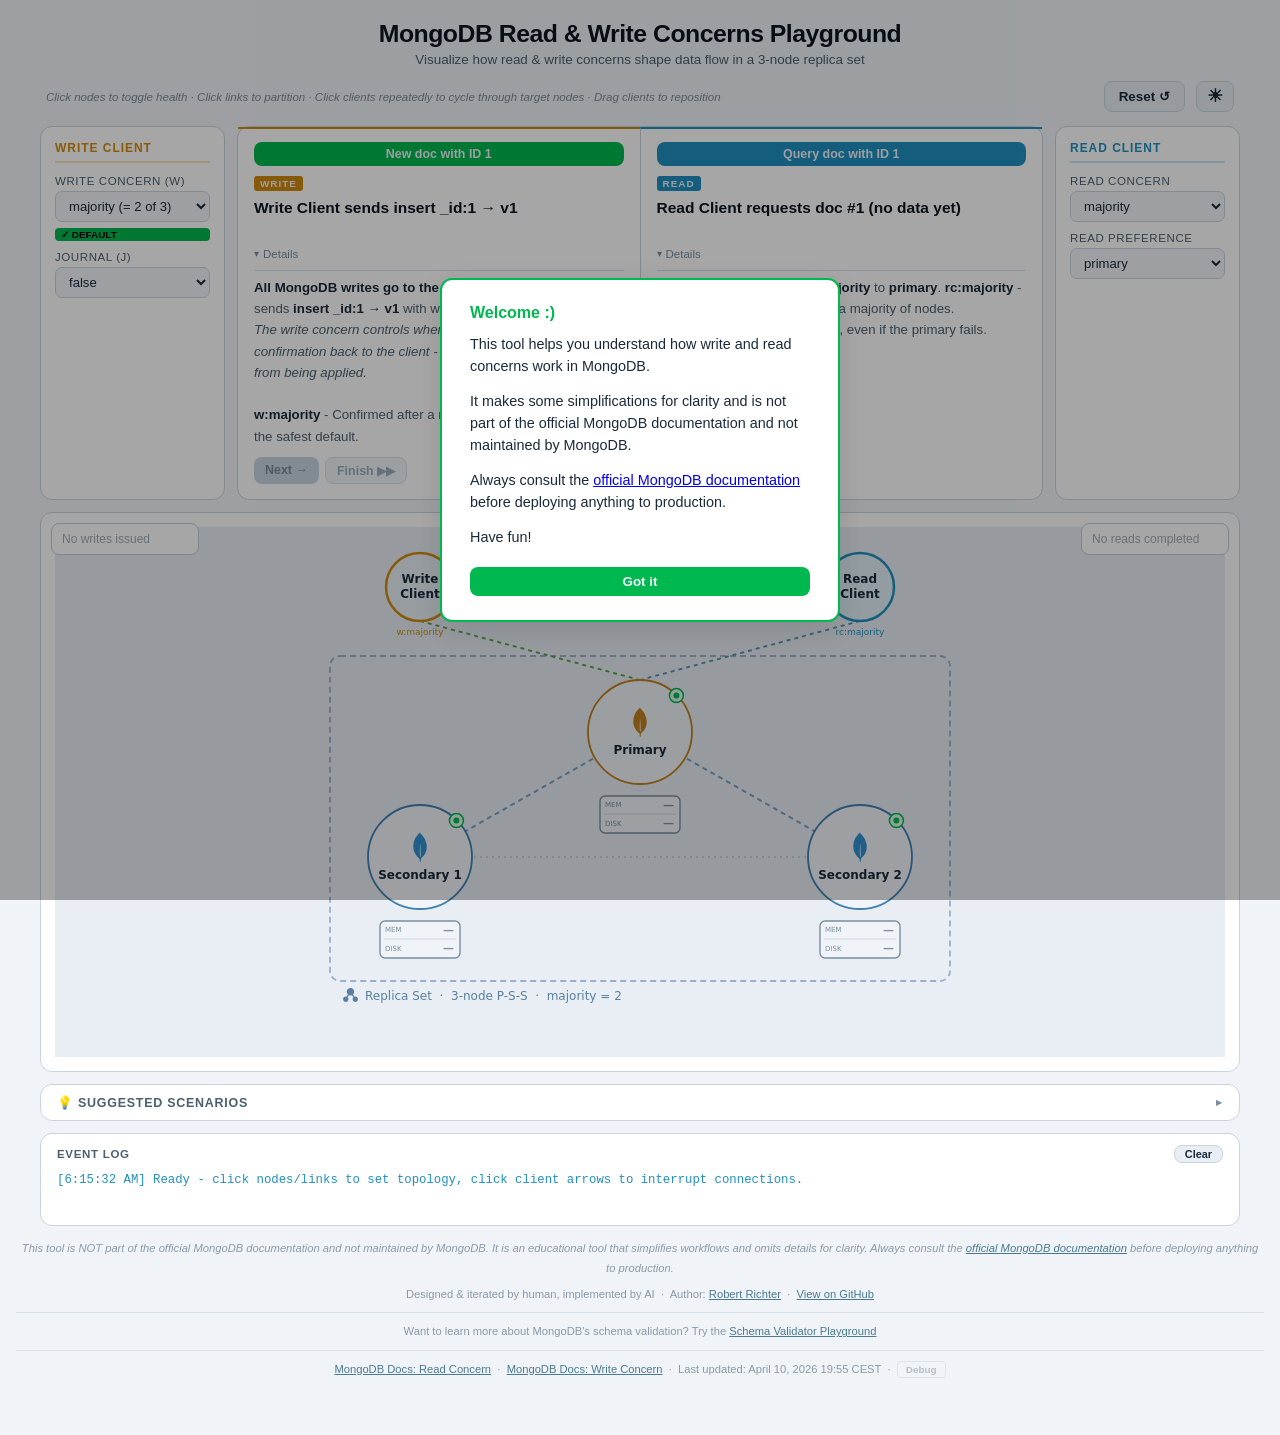
==== commit f2fc578a: "Iteration 27" ====
--- a/index.html
+++ b/index.html
@@ -202,7 +202,7 @@
     <a href="https://www.mongodb.com/docs/manual/reference/read-concern/" target="_blank" rel="noopener">MongoDB Docs: Read Concern</a>
     &nbsp;·&nbsp;
     <a href="https://www.mongodb.com/docs/manual/reference/write-concern/" target="_blank" rel="noopener">MongoDB Docs: Write Concern</a>
-    &nbsp;·&nbsp; Last updated: April 10, 2026 18:58 CEST
+    &nbsp;·&nbsp; Last updated: April 10, 2026 19:55 CEST
     &nbsp;·&nbsp; <button id="btn-debug">Debug</button>
   </div>
 </footer>
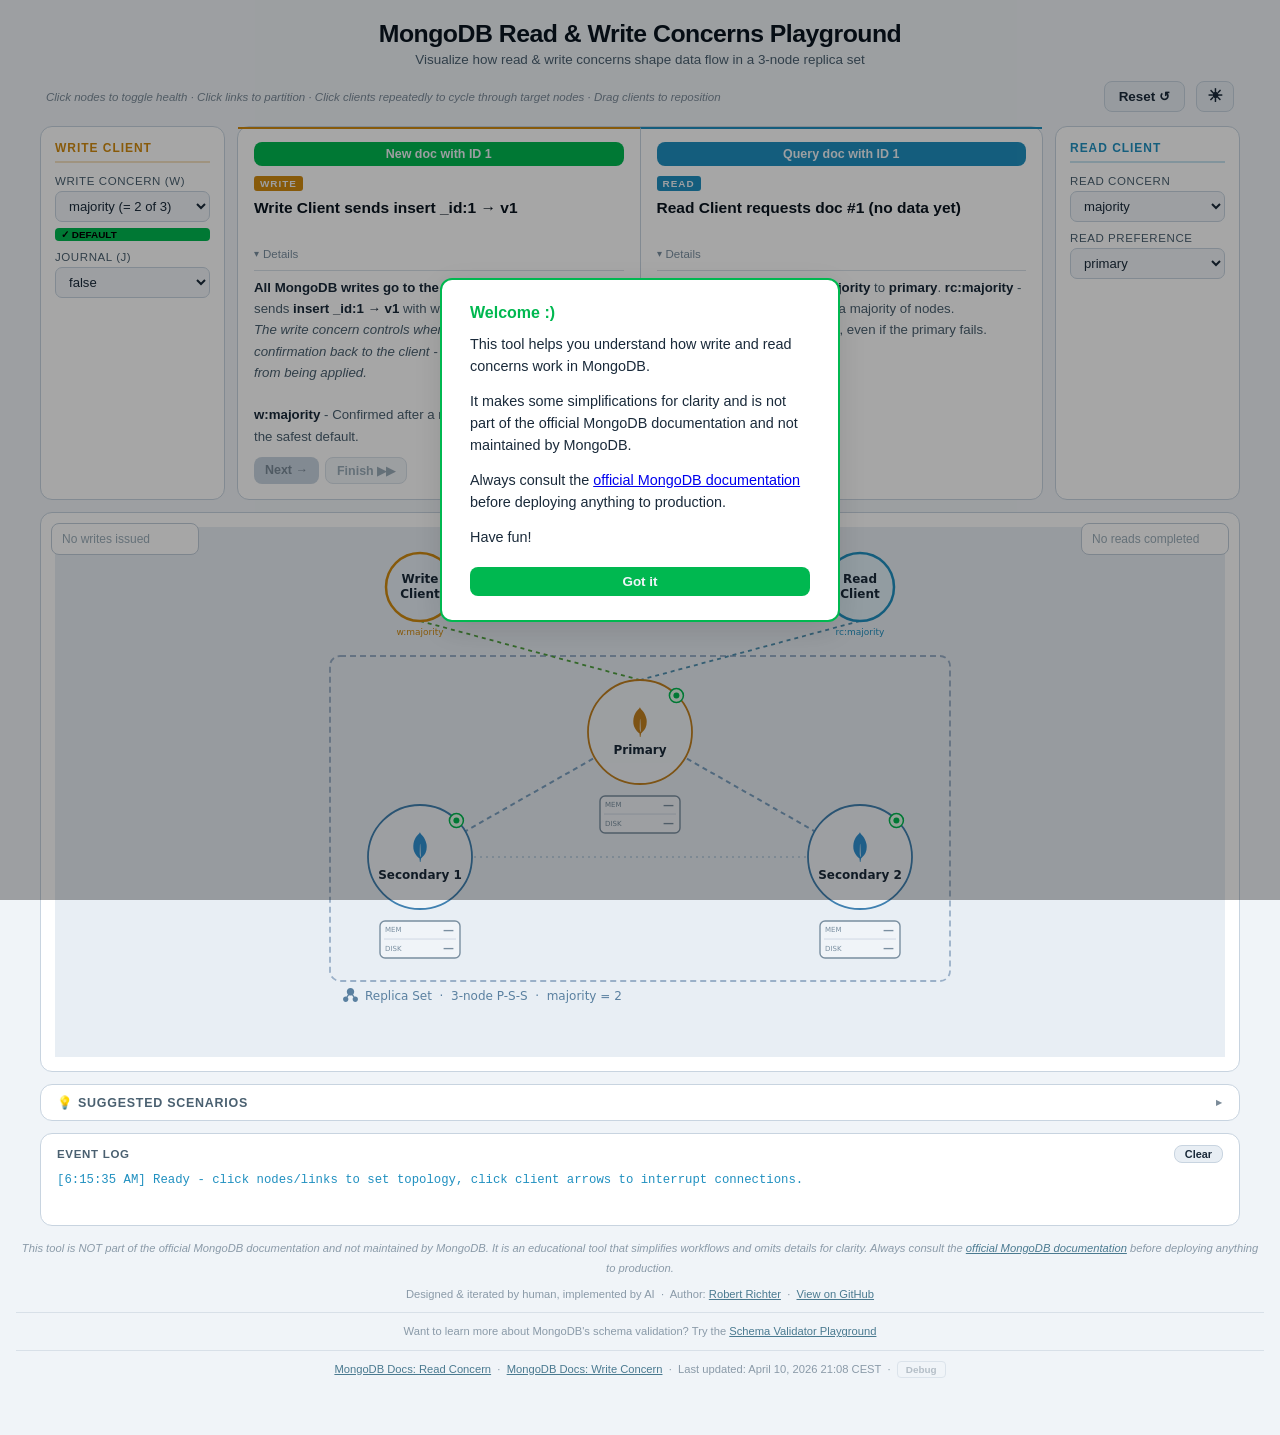
==== commit 6986b21d: "Iteration 28" ====
--- a/index.html
+++ b/index.html
@@ -7,8 +7,8 @@
   <meta http-equiv="Pragma" content="no-cache" />
   <meta http-equiv="Expires" content="0" />
   <title>MongoDB Read &amp; Write Concerns Playground</title>
-  <link rel="stylesheet" href="css/style.css?v=30" />
-  <script src="js/theme.js?v=30"></script>
+  <link rel="stylesheet" href="css/style.css?v=31" />
+  <script src="js/theme.js?v=31"></script>
 </head>
 <body>
 
@@ -202,22 +202,22 @@
     <a href="https://www.mongodb.com/docs/manual/reference/read-concern/" target="_blank" rel="noopener">MongoDB Docs: Read Concern</a>
     &nbsp;·&nbsp;
     <a href="https://www.mongodb.com/docs/manual/reference/write-concern/" target="_blank" rel="noopener">MongoDB Docs: Write Concern</a>
-    &nbsp;·&nbsp; Last updated: April 10, 2026 19:55 CEST
+    &nbsp;·&nbsp; Last updated: April 10, 2026 21:08 CEST
     &nbsp;·&nbsp; <button id="btn-debug">Debug</button>
   </div>
 </footer>
 
-<script src="js/state.js?v=30"></script>
-<script src="js/logger.js?v=30"></script>
-<script src="js/icons.js?v=30"></script>
-<script src="js/texts.js?v=30"></script>
-<script src="js/animation.js?v=30"></script>
-<script src="js/draw.js?v=30"></script>
-<script src="js/engine.js?v=30"></script>
-<script src="js/write-machine.js?v=30"></script>
-<script src="js/read-steps.js?v=30"></script>
-<script src="js/election-steps.js?v=30"></script>
-<script src="js/tooltips.js?v=30"></script>
-<script src="js/app.js?v=30"></script>
+<script src="js/state.js?v=31"></script>
+<script src="js/logger.js?v=31"></script>
+<script src="js/icons.js?v=31"></script>
+<script src="js/texts.js?v=31"></script>
+<script src="js/animation.js?v=31"></script>
+<script src="js/draw.js?v=31"></script>
+<script src="js/engine.js?v=31"></script>
+<script src="js/write-machine.js?v=31"></script>
+<script src="js/read-steps.js?v=31"></script>
+<script src="js/election-steps.js?v=31"></script>
+<script src="js/tooltips.js?v=31"></script>
+<script src="js/app.js?v=31"></script>
 </body>
 </html>
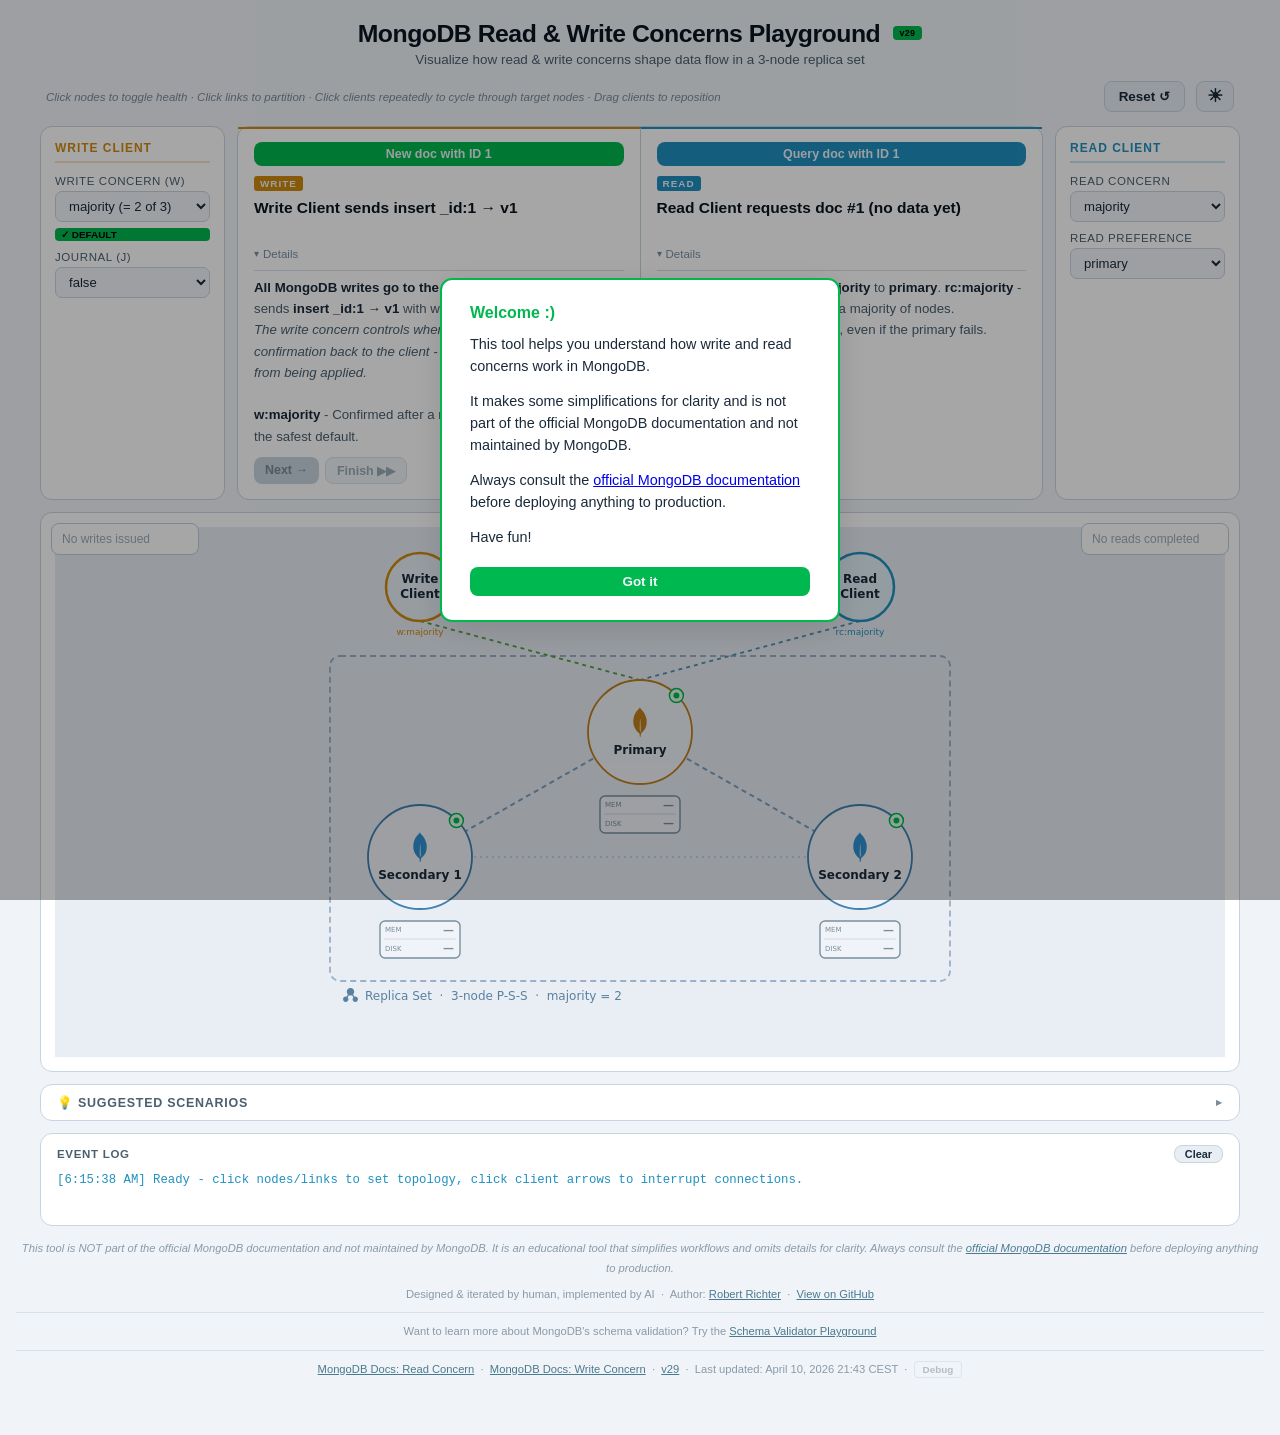
==== commit 71c95aa5: "Iteration 29 - see iteration logs" ====
--- a/index.html
+++ b/index.html
@@ -7,8 +7,8 @@
   <meta http-equiv="Pragma" content="no-cache" />
   <meta http-equiv="Expires" content="0" />
   <title>MongoDB Read &amp; Write Concerns Playground</title>
-  <link rel="stylesheet" href="css/style.css?v=31" />
-  <script src="js/theme.js?v=31"></script>
+  <link rel="stylesheet" href="css/style.css?v=32" />
+  <script src="js/theme.js?v=32"></script>
 </head>
 <body>
 
@@ -34,7 +34,7 @@
 </div>
 
 <header>
-  <h1>MongoDB Read &amp; Write Concerns Playground </h1>
+  <h1>MongoDB Read &amp; Write Concerns Playground <a id="version-badge" href="https://github.com/robertrichtermongodb/mongodbtuneableconsistencyplayground#readme" target="_blank" rel="noopener" class="version-badge">v29</a></h1>
   <p class="subtitle">Visualize how read &amp; write concerns shape data flow in a 3-node replica set</p>
 </header>
 
@@ -202,22 +202,24 @@
     <a href="https://www.mongodb.com/docs/manual/reference/read-concern/" target="_blank" rel="noopener">MongoDB Docs: Read Concern</a>
     &nbsp;·&nbsp;
     <a href="https://www.mongodb.com/docs/manual/reference/write-concern/" target="_blank" rel="noopener">MongoDB Docs: Write Concern</a>
-    &nbsp;·&nbsp; Last updated: April 10, 2026 21:08 CEST
+    &nbsp;·&nbsp; <a href="https://github.com/robertrichtermongodb/mongodbtuneableconsistencyplayground#readme" target="_blank" rel="noopener">v29</a>
+    &nbsp;·&nbsp; Last updated: April 10, 2026 21:43 CEST
     &nbsp;·&nbsp; <button id="btn-debug">Debug</button>
   </div>
 </footer>
 
-<script src="js/state.js?v=31"></script>
-<script src="js/logger.js?v=31"></script>
-<script src="js/icons.js?v=31"></script>
-<script src="js/texts.js?v=31"></script>
-<script src="js/animation.js?v=31"></script>
-<script src="js/draw.js?v=31"></script>
-<script src="js/engine.js?v=31"></script>
-<script src="js/write-machine.js?v=31"></script>
-<script src="js/read-steps.js?v=31"></script>
-<script src="js/election-steps.js?v=31"></script>
-<script src="js/tooltips.js?v=31"></script>
-<script src="js/app.js?v=31"></script>
+<script src="js/state.js?v=32"></script>
+<script src="js/logger.js?v=32"></script>
+<script src="js/icons.js?v=32"></script>
+<script src="js/texts.js?v=32"></script>
+<script src="js/animation.js?v=32"></script>
+<script src="js/draw.js?v=32"></script>
+<script src="js/status-views.js?v=32"></script>
+<script src="js/engine.js?v=32"></script>
+<script src="js/write-machine.js?v=32"></script>
+<script src="js/read-steps.js?v=32"></script>
+<script src="js/election-steps.js?v=32"></script>
+<script src="js/tooltips.js?v=32"></script>
+<script src="js/app.js?v=32"></script>
 </body>
 </html>
--- a/css/style.css
+++ b/css/style.css
@@ -7,6 +7,7 @@
 }
 header { text-align: center; }
 h1 { font-size: 1.55rem; font-weight: 800; color: var(--textBright); letter-spacing: -0.02em; }
+.version-badge { display: inline-block; font-size: 0.55rem; font-weight: 700; padding: 2px 7px; border-radius: 4px; background: var(--green); color: #000; text-decoration: none; vertical-align: middle; margin-left: 6px; letter-spacing: 0.04em; position: relative; top: -2px; }
 .subtitle { margin-top: 4px; font-size: 0.84rem; color: var(--textSecondary); }
 
 .card {
